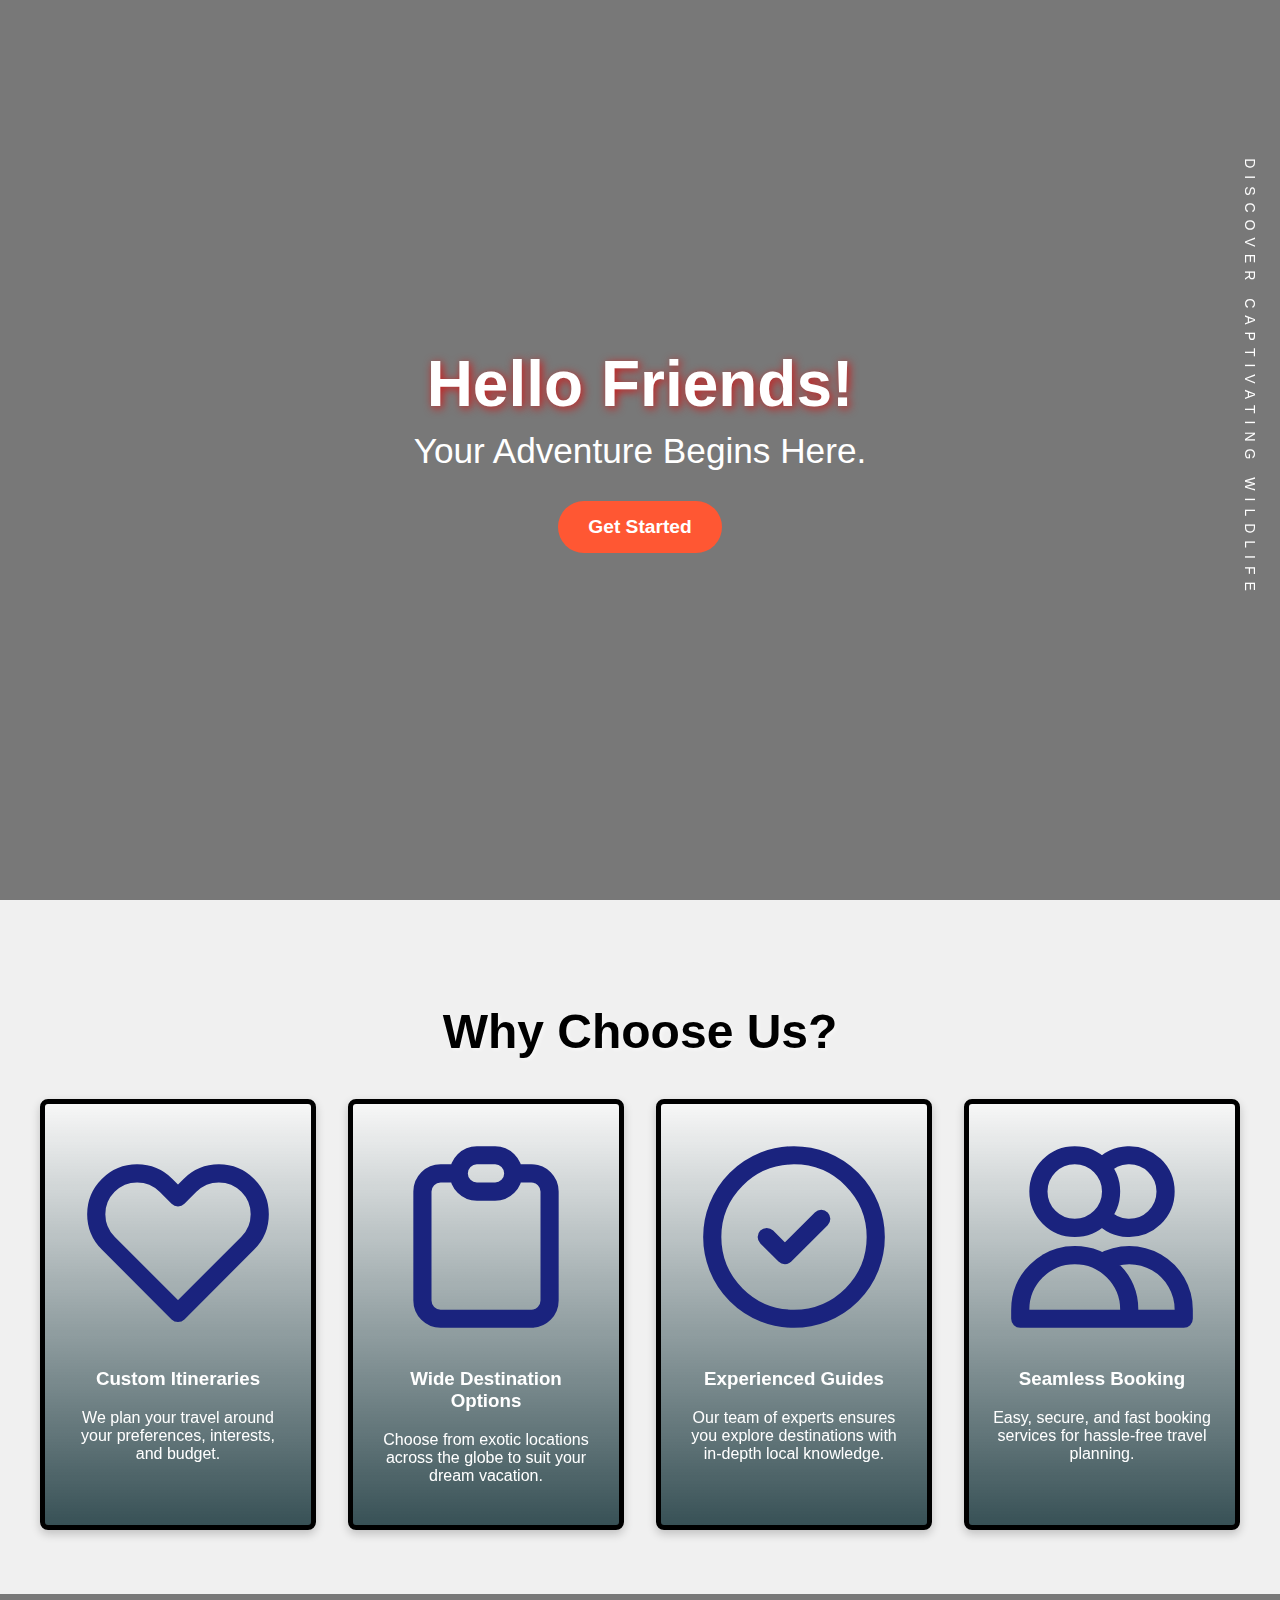
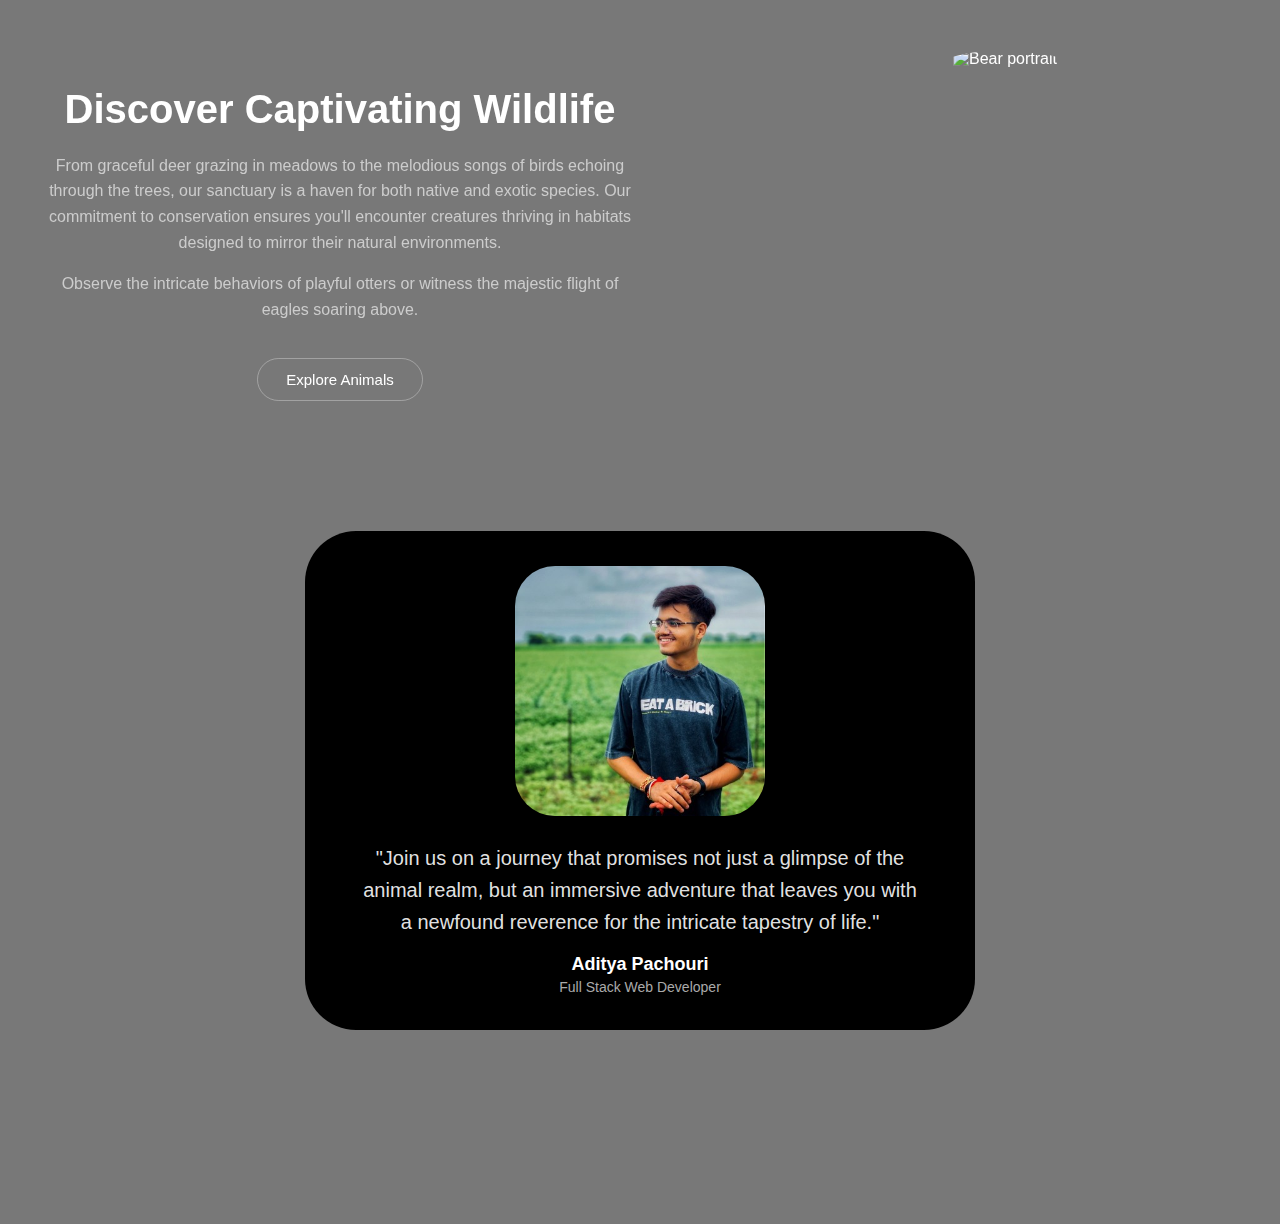
==== index.html @ 3add27a4 "Project-1" ====
<!DOCTYPE html>
<html lang="en">
  <head>
    <meta charset="UTF-8" />
    <meta name="viewport" content="width=device-width, initial-scale=1.0" />
    <title>Tour & Travels</title>
    <link rel="stylesheet" href="./components/style.css" />
  </head>
  <body>

    <nav class="navbar">
        <div class="container">
            <a href="./index.html"><h1 class="logo">Tour&Travels</h1></a>
            <ul class="nav-links">
                <li><a href="./index.html">Home</a></li>
                <li><a href="./components/services.html">Services</a></li>
                <li><a href="./components/wildlife.html">Wildlife</a></li>
                <li><a href="./components/contact.html">Contact</a></li>
            </ul>
        </div>
    </nav>
      
    <div id="home" class="hero-section">
        <h1 class="hero-text">Hello Friends!</h1>
        <p class="hero-tag-text">Your Adventure Begins Here.</p>
        <a href="#" class="btn-get-started">Get Started</a>
      </div>
      

      <section id="services" class="our-services">
        <h2 class="services-h2">Why Choose Us?</h2>
        <div class="features-grid">
          <div class="feature-card">
            <img
              src="data:image/svg+xml,%3Csvg xmlns='http://www.w3.org/2000/svg' fill='none' viewBox='0 0 24 24' stroke='%231a237e'%3E%3Cpath stroke-linecap='round' stroke-linejoin='round' stroke-width='2' d='M4.318 6.318a4.5 4.5 0 000 6.364L12 20.364l7.682-7.682a4.5 4.5 0 00-6.364-6.364L12 7.636l-1.318-1.318a4.5 4.5 0 00-6.364 0z'/%3E%3C/svg%3E"
              alt="Personalized care icon"
            />
            <h3>Custom Itineraries</h3>
            <p>
              We plan your travel around your preferences, interests, and budget.
            </p>
          </div>
          <div class="feature-card">
            <img
              src="data:image/svg+xml,%3Csvg xmlns='http://www.w3.org/2000/svg' fill='none' viewBox='0 0 24 24' stroke='%231a237e'%3E%3Cpath stroke-linecap='round' stroke-linejoin='round' stroke-width='2' d='M9 5H7a2 2 0 00-2 2v12a2 2 0 002 2h10a2 2 0 002-2V7a2 2 0 00-2-2h-2M9 5a2 2 0 002 2h2a2 2 0 002-2M9 5a2 2 0 012-2h2a2 2 0 012 2'/%3E%3C/svg%3E"
              alt="Wide destinations icon"
            />
            <h3>Wide Destination Options</h3>
            <p>
              Choose from exotic locations across the globe to suit your dream
              vacation.
            </p>
          </div>
          <div class="feature-card">
            <img
              src="data:image/svg+xml,%3Csvg xmlns='http://www.w3.org/2000/svg' fill='none' viewBox='0 0 24 24' stroke='%231a237e'%3E%3Cpath stroke-linecap='round' stroke-linejoin='round' stroke-width='2' d='M9 12l2 2 4-4m6 2a9 9 0 11-18 0 9 9 0 0118 0z'/%3E%3C/svg%3E"
              alt="Experience icon"
            />
            <h3>Experienced Guides</h3>
            <p>
              Our team of experts ensures you explore destinations with in-depth
              local knowledge.
            </p>
          </div>
          <div class="feature-card">
            <img
              src="data:image/svg+xml,%3Csvg xmlns='http://www.w3.org/2000/svg' fill='none' viewBox='0 0 24 24' stroke='%231a237e'%3E%3Cpath stroke-linecap='round' stroke-linejoin='round' stroke-width='2' d='M12 4.354a4 4 0 110 5.292M15 21H3v-1a6 6 0 0112 0v1zm0 0h6v-1a6 6 0 00-9-5.197M13 7a4 4 0 11-8 0 4 4 0 018 0z'/%3E%3C/svg%3E"
              alt="Seamless booking icon"
            />
            <h3>Seamless Booking</h3>
            <p>
              Easy, secure, and fast booking services for hassle-free travel
              planning.
            </p>
          </div>
        </div>
      </section>

    <section id="wildlife" class="wildlife-section">
      <div class="vertical-text">DISCOVER CAPTIVATING WILDLIFE</div>

      <div class="wildlife-wrapper">
        <div class="wildlife-content">
          <h1>Discover Captivating Wildlife</h1>
          <p class="wildlife-description">
            From graceful deer grazing in meadows to the melodious songs of
            birds echoing through the trees, our sanctuary is a haven for both
            native and exotic species. Our commitment to conservation ensures
            you'll encounter creatures thriving in habitats designed to mirror
            their natural environments.
          </p>
          <p class="wildlife-description">
            Observe the intricate behaviors of playful otters or witness the
            majestic flight of eagles soaring above.
          </p>
          <a href="#" class="wildlife-btn">Explore Animals</a>
        </div>

        <div class="circular-container">
          <div class="wildlife-image">
            <img
              src="https://images.unsplash.com/photo-1549366021-9f761d450615?q=80&w=1906&auto=format&fit=crop&ixlib=rb-4.0.3&ixid=M3wxMjA3fDB8MHxwaG90by1wYWdlfHx8fGVufDB8fHx8fA%3D%3D"
              alt="Bear portrait"
            />
          </div>
        </div>

        <div class="wildlife-quote">
          <div class="quote-image-container">
            <img
              src="./assets/adiphoto.jpeg"
              alt="Quote Author"
              class="quote-image"
            />
          </div>
          <div class="quote-content">
            <p class="quote-text">
              "Join us on a journey that promises not just a glimpse of the
              animal realm, but an immersive adventure that leaves you with a
              newfound reverence for the intricate tapestry of life."
            </p>
            <div class="quote-author">Aditya Pachouri</div>
            <div class="quote-role">Full Stack Web Developer</div>
          </div>
        </div>
      </div>
    </section>
  </body>
</html>
---- components/style.css ----
html {
    scroll-behavior: smooth;
  }
  
  /* General Body Styling */
  body {
    font-family: "Roboto", sans-serif;
    margin: 0;
    padding: 0;
    background-color: #f0f0f0;
  }

  a{
    text-decoration: none;
  }
  
  /* Container Class */
  .container {
    width: 90%;
    max-width: 1200px;
    margin: auto;
  }
  
  /* Navbar */
  .navbar {
    width: 100%;
    background-color: rgba(0, 0, 0, 0.8);
    position: fixed;
    top: 0;
    left: 0;
    z-index: 1000;
    padding: 1rem 2rem;
    box-shadow: 0px 4px 6px rgba(0, 0, 0, 0.3);
    transition: background-color 0.3s ease; /* Smooth transition for background */
  }
  
  /* Logo Styles */
  .navbar .logo {
    font-size: 2rem;
    color: #fff;
    margin: 0;
    font-weight: 700;
    letter-spacing: 1px;
    text-transform: uppercase;
    transition: color 0.3s ease;
  }
  
  /* Navbar Links Container */
  .navbar .nav-links {
    list-style: none;
    margin: 0;
    padding: 0;
    display: flex;
    float: right;
    gap: 1.5rem; /* Space between links */
    align-items: center;
    transition: transform 0.3s ease; /* Smooth transition for links */
  }
  
  /* Navbar Links */
  .navbar .nav-links li {
    margin-left: 1.5rem;
  }
  
  .navbar .nav-links a {
    text-decoration: none;
    color: #fff;
    font-size: 1.5rem;
    padding: 1rem 1.5rem;
    border-radius: 8px; /* Rounded corners for the link */
    transition: all 0.3s ease-in-out; /* Smooth transition for all properties */
  }
  
  /* Hover Effects for Links */
  .navbar .nav-links a:hover {
    background-color: #ff4d4d; /* Soft red background */
    color: #fff;
    transform: scale(1.1); /* Slight zoom effect */
    letter-spacing: 1px;
    box-shadow: 0 4px 8px rgba(0, 0, 0, 0.2); /* Soft shadow effect */
  }
  
  /* Navbar Background on Scroll */
  .navbar.scrolled {
    background-color: rgba(0, 0, 0, 1); /* Darker background when scrolled */
  }
  
  /* Smooth Transition on Page Load */
  .navbar,
  .navbar .nav-links a {
    opacity: 0;
    animation: fadeIn 1.2s ease-out forwards; /* Fade-in effect */
  }
  
  @keyframes fadeIn {
    0% {
      opacity: 0;
    }
    100% {
      opacity: 1;
    }
  }
  
  /* Scroll Animation to Change Navbar */
  @keyframes scrollEffect {
    0% {
      background-color: rgba(0, 0, 0, 0.8);
    }
    100% {
      background-color: rgba(0, 0, 0, 1);
    }
  }
  
  /* Hero Section Styling */
  .hero-section {
    width: 100%;
    height: 100vh;
    background-image: url("https://images.unsplash.com/photo-1492648272180-61e45a8d98a7?q=80&w=2070&auto=format&fit=crop&ixlib=rb-4.0.3&ixid=M3wxMjA3fDB8MHxwaG90by1wYWdlfHx8fGVufDB8fHx8fA%3D%3D");
    background-size: cover;
    background-position: center;
    background-attachment: fixed;
    display: flex;
    flex-direction: column;
    align-items: center;
    justify-content: center;
    position: relative;
    color: white;
    text-align: center;
    overflow: hidden; /* To prevent overflow of content */
  }
  
  /* Dark Overlay for Text Contrast */
  .hero-section::before {
    content: "";
    position: absolute;
    top: 0;
    left: 0;
    width: 100%;
    height: 100%;
    background: rgba(0, 0, 0, 0.5); /* Dark overlay */
  }
  
  /* Hero Text Styling */
  .hero-text {
    font-size: 4rem;
    font-weight: 800;
    color: white;
    text-shadow: 2px 2px 10px rgba(227, 0, 0, 0.8);
    animation: fadeInUp 1s ease-out;
    z-index: 2;
    margin: 0;
  }
  
  /* Hero Tagline Text Styling */
  .hero-tag-text {
    font-size: 2.2rem;
    color: white;
    margin: 10px 0;
    animation: fadeInUp 1.5s ease-out;
    z-index: 2;
  }
  
  /* Button Styling */
  .btn-get-started {
    padding: 15px 30px;
    background-color: #ff5733;
    color: white;
    font-size: 1.2rem;
    font-weight: bold;
    text-decoration: none;
    border-radius: 50px;
    transition: all 0.3s ease;
    z-index: 2;
    margin-top: 20px;
  }
  
  .btn-get-started:hover {
    background-color: #ff8c66;
    transform: translateY(-2px);
    box-shadow: 0 4px 8px rgba(0, 0, 0, 0.2);
  }
  
  /* Fade-in Up Animation */
  @keyframes fadeInUp {
    0% {
      opacity: 0;
      transform: translateY(50px);
    }
    100% {
      opacity: 1;
      transform: translateY(0);
    }
  }
  
  /* Why Choose Us Section*/
  .our-services {
    padding: 4rem 1rem;
    background: linear-gradient(rgba(255, 255, 255, 0.453), rgba(56, 81, 86, 255));
    background-size: cover;
    background-position: center;
    background-attachment: fixed;
    color: white; /* Ensure text is readable on the image */
    text-align: center;
    position: relative;
    animation: fadeIn 1s ease-out; /* Fade-in animation */
  }
  
  /* Overlay for better text readability */
  .wildlife-section::before {
    content: "";
    position: absolute;
    top: 0;
    left: 0;
    width: 100%;
    height: 100%;
    background: rgba(0, 0, 0, 0.5); /* Dark overlay */
    /* z-index: -1;  */
  }
  
  section h2,
  section .features-grid {
    position: relative;
    z-index: 2;
  }
  
  .services-h2 {
    color: black;
    font-size: 3rem;
    text-shadow: 2px 2px 4px rgba(255, 255, 255, 0.5);
    animation: slideUp 1s ease-out; /* Animation to slide in */
  }
  
  .features-grid {
    display: grid;
    grid-template-columns: repeat(auto-fit, minmax(250px, 1fr));
    gap: 2rem;
    margin-top: 2rem;
    max-width: 1200px;
    margin: 0 auto;
    animation: fadeIn 1.5s ease-out; /* Fade-in for the grid */
  }
  
  .feature-card {
    background: linear-gradient(rgba(255, 255, 255, 0.453), rgba(56, 81, 86, 255)); /* Slightly transparent background for contrast */
    box-shadow: 0px 4px 10px rgba(0, 0, 0, 0.2);
    border-radius: 8px;
    padding: 1.5rem;
    text-align: center;
    transition: transform 0.3s ease-in-out, box-shadow 0.3s ease-in-out;
    border: 5px solid #000000;
    position: relative;
    z-index: 2;
    animation: fadeInUp 0.5s ease-out;
    animation-fill-mode: both;
  }
  
  /* Hover effects for feature card */
  .feature-card:hover {
    transform: translateY(-10px); /* Slight lift on hover */
    box-shadow: 0px 6px 20px rgba(0, 0, 0, 0.3); /* Bigger shadow for hover effect */
  }
  
  /* Hover effect for feature card icons */
  .feature-card img {
    transition: transform 0.3s ease-in-out;
  }
  
  .feature-card:hover img {
    transform: scale(1.1); /* Slightly enlarge image on hover */
  }
  
  /* Animation for fade-in effect */
  @keyframes fadeIn {
    0% {
      opacity: 0;
    }
    100% {
      opacity: 1;
    }
  }
  
  /* Animation for slide-up effect */
  @keyframes slideUp {
    0% {
      transform: translateY(30px);
      opacity: 0;
    }
    100% {
      transform: translateY(0);
      opacity: 1;
    }
  }
  
  @keyframes fadeInUp {
    from {
      opacity: 0;
      transform: translateY(20px);
    }
    to {
      opacity: 1;
      transform: translateY(0);
    }
  }
  
  /* Wildlife Section with Solid Dark Background */
  .wildlife-section {
    padding: 4rem 2rem;
    background-image: url("https://images.unsplash.com/photo-1492648272180-61e45a8d98a7?q=80&w=2070&auto=format&fit=crop&ixlib=rb-4.0.3&ixid=M3wxMjA3fDB8MHxwaG90by1wYWdlfHx8fGVufDB8fHx8fA%3D%3D"); /* Solid dark background */
    color: white;
    position: relative;
    overflow: hidden;
    background-attachment: fixed;
    background-position: center;
    background-repeat: no-repeat;
    background-size: cover;
  }
  
  /* Vertical Text */
  .vertical-text {
    position: fixed;
    right: 22px;
    top: 42%;
    transform: translateY(-50%);
    writing-mode: vertical-rl;
    text-orientation: mixed;
    color: #ffffff;
    font-size: 14px;
    letter-spacing: 7px;
    transition: color 0.3s ease, background 0.3s ease; /* Smooth transition */
  }
  
  .vertical-text:hover {
    color: transparent; /* Make the text transparent */
    background: linear-gradient(to bottom, #ff0000, #00ff00, #0000ff, #ff00ff, #00ffff); /* Gradient with multiple colors */
    background-clip: text; /* Clip the gradient to the text */
    -webkit-background-clip: text; /* Webkit support for background-clip */
    cursor: pointer;
  }
  
  /* Wildlife Wrapper */
  .wildlife-wrapper {
    max-width: 1200px;
    margin: 0 auto;
    position: relative;
    text-align: center;
  }
  
  /* Main Content */
  .wildlife-content {
    max-width: 600px;
    /* margin: 0 auto; */
    position: relative;
    z-index: 2;
  }
  
  .wildlife-content h1 {
    font-size: 40px;
    font-weight: 600;
    margin-bottom: 20px;
    line-height: 1.2;
  }
  
  .wildlife-description {
    color: #cccccc;
    font-size: 16px;
    line-height: 1.6;
    margin-bottom: 16px;
  }
  
  .wildlife-btn {
    display: inline-flex;
    align-items: center;
    padding: 12px 28px;
    border: 1px solid #ffffff50;
    border-radius: 50px;
    color: white;
    text-decoration: none;
    font-size: 15px;
    margin-top: 20px;
    transition: background-color 0.3s, border-color 0.3s;
  }
  
  .wildlife-btn:hover {
    background-color: #ffffff;
    border-color: white;
    color: black;
  }
  
  /* Circular Animation */
  .circular-container {
    position: absolute;
    top: -100px;
    right: -140px;
    width: 750px;
    height: 530px;
    z-index: 1;
  }
  
  .circular-text {
    position: absolute;
    width: 100%;
    height: 100%;
    animation: rotate 20s linear infinite;
  }
  
  @keyframes rotate {
    from {
      transform: rotate(0deg);
    }
    to {
      transform: rotate(360deg);
    }
  }
  
  /* Circular Image */
  .wildlife-image {
    position: absolute;
    top: 50%;
    left: 50%;
    transform: translate(-50%, -50%);
    width: 400px;
    height: 400px;
    border-radius: 50%;
    overflow: hidden;
  }
  
  .wildlife-image img {
    width: 88%;
    height: 90%;
    object-fit: cover;
  }
  
  /* Bottom Section */
  .wildlife-bottom {
    margin-top: 80px;
    display: flex;
    position: relative;
    z-index: 2;
  }
  
  /* Quote Section */
  .wildlife-quote {
    display: flex;
    flex-direction: column;
    align-items: center;
    text-align: center;
    padding: 35px;
    background-color: #000;
    border-radius: 51px;
    margin: 130px auto;
    max-width: 600px;
    /* z-index: 1; */
  }
  
  .quote-image-container {
    width: 250px;
    height: 250px;
    border-radius: 16%; /* Make the image circular */
    overflow: hidden;
    margin-bottom: 6px; /* Spacing below the image */
  }
  
  .quote-image {
    width: 100%;
    height: 100%;
    object-fit: cover; /* Ensures the image is properly scaled */
  }
  
  .quote-content {
    padding: 0 20px;
  }
  
  .quote-text {
    font-size: 20px;
    line-height: 1.6;
    margin-bottom: 16px;
    color: rgba(255, 255, 255, 0.9);
  }
  
  .quote-author {
    font-weight: 700;
    margin-bottom: 4px;
    font-size: 18px;
    color: #ffffff;
  }
  
  .quote-role {
    color: #aaaaaa;
    font-size: 14px;
  }
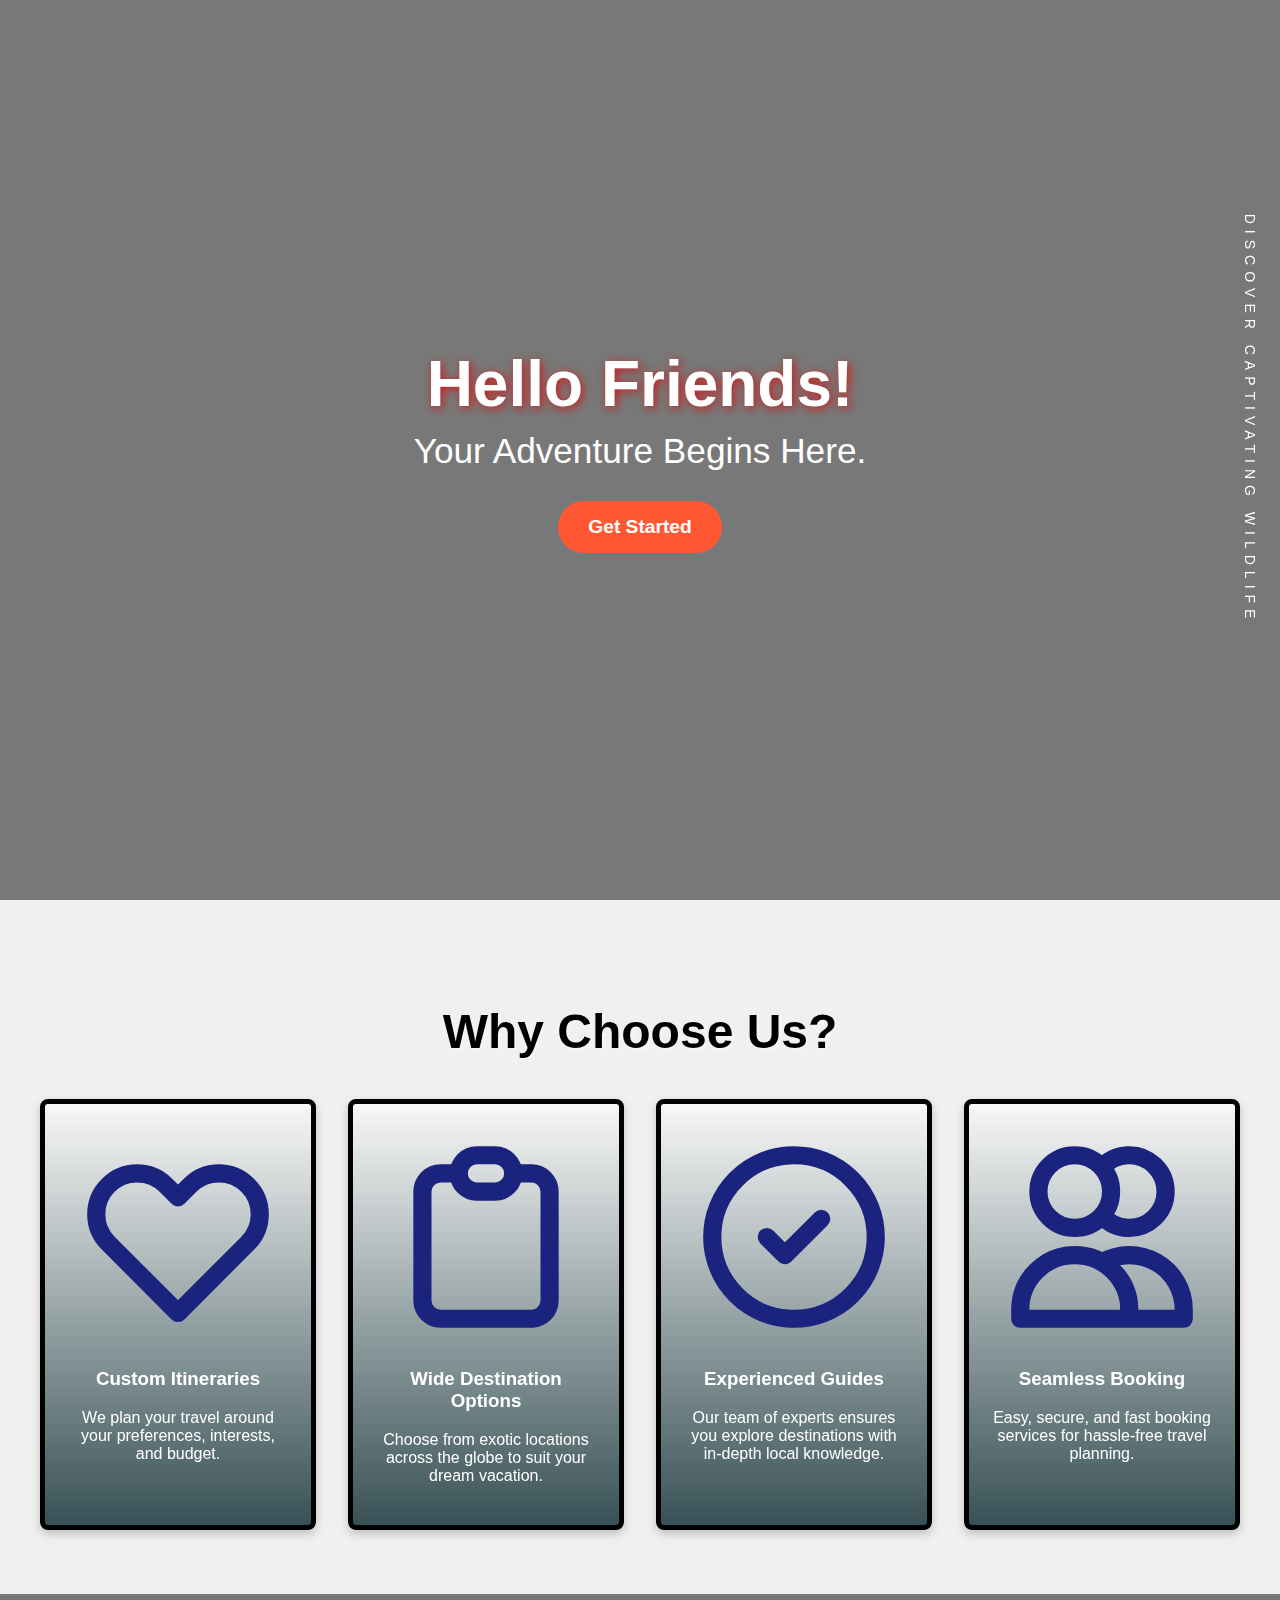
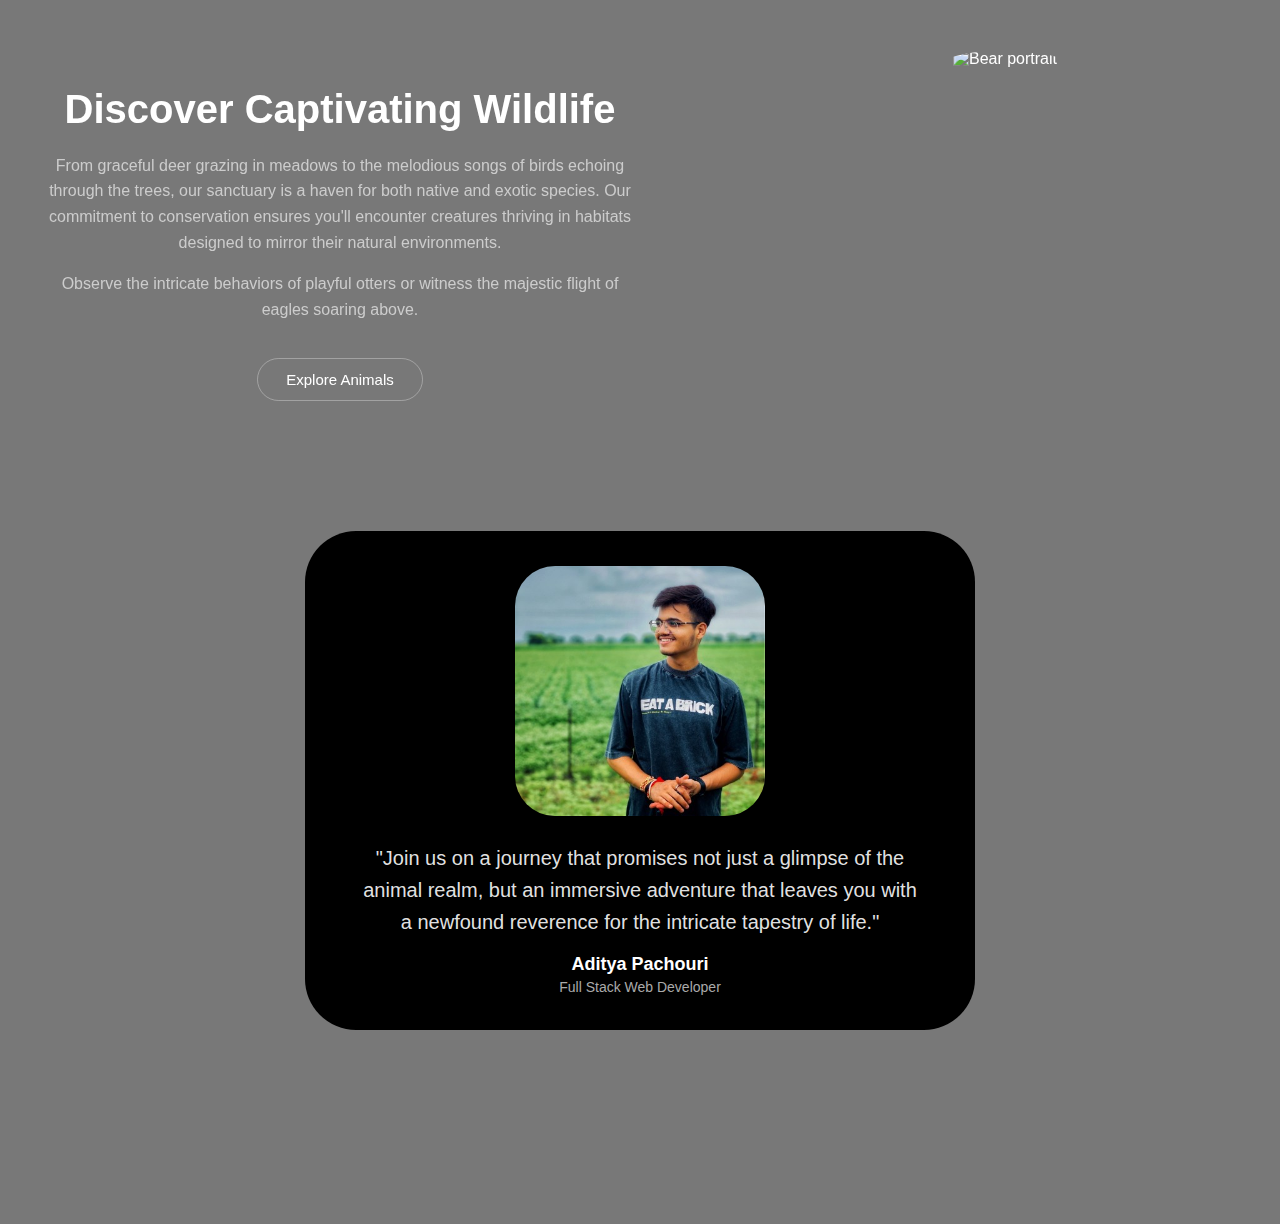
==== commit 49d51905: "Minor Updates like Icons" ====
--- a/index.html
+++ b/index.html
@@ -4,6 +4,7 @@
     <meta charset="UTF-8" />
     <meta name="viewport" content="width=device-width, initial-scale=1.0" />
     <title>Tour & Travels</title>
+    <link rel="icon" href="https://www.svgrepo.com/show/502438/travel.svg">
     <link rel="stylesheet" href="./components/style.css" />
   </head>
   <body>
--- a/components/style.css
+++ b/components/style.css
@@ -320,12 +320,12 @@
     position: fixed;
     right: 22px;
     top: 42%;
-    transform: translateY(-50%);
+    transform: translateY(-40%);
     writing-mode: vertical-rl;
     text-orientation: mixed;
     color: #ffffff;
     font-size: 14px;
-    letter-spacing: 7px;
+    letter-spacing: 6px;
     transition: color 0.3s ease, background 0.3s ease; /* Smooth transition */
   }
   
